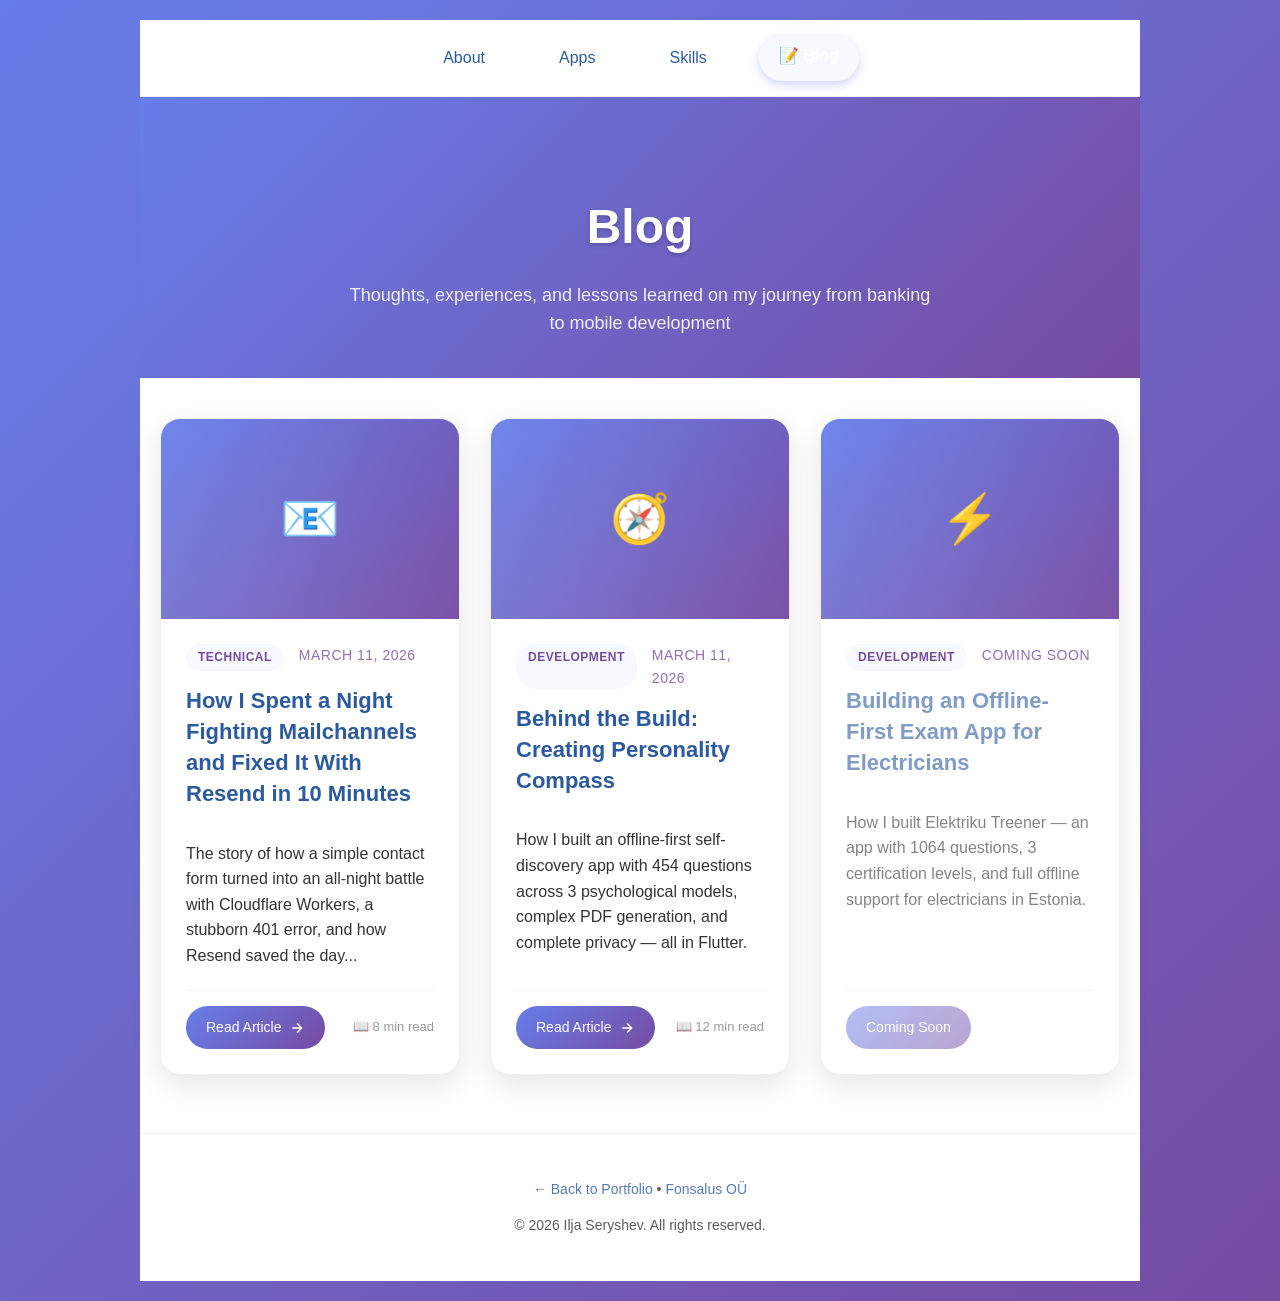
==== blog/index.html @ b7702dc3 "Add blog section with articles and styles" ====
<!DOCTYPE html>
<html lang="en">
<head>
  <meta charset="UTF-8">
  <meta name="viewport" content="width=device-width, initial-scale=1.0">
  <title>Blog - Ilja Seryshev | Development, Tech, and Career Stories</title>
  
  <!-- SEO Meta -->
  <meta name="description" content="Technical blog by Ilja Seryshev, a former banker turned Flutter developer. Stories about building offline-first apps, solving real problems, and the struggles of learning to code.">
  <meta name="keywords" content="Flutter, offline-first, app development, career change, programming blog, mobile development">
  <meta name="author" content="Ilja Seryshev">
  <meta name="robots" content="index, follow">
  
  <!-- Canonical -->
  <link rel="canonical" href="https://ilja-seryshev.github.io/blog/">
  
  <!-- Open Graph -->
  <meta property="og:title" content="Ilja Seryshev - Developer Blog">
  <meta property="og:description" content="Stories about building offline-first apps, solving technical problems, and navigating a career change from banking to mobile development.">
  <meta property="og:url" content="https://ilja-seryshev.github.io/blog/">
  <meta property="og:image" content="https://ilja-seryshev.github.io/images/blog-og.jpg">
  <meta property="og:type" content="website">
  <meta property="og:site_name" content="Ilja Seryshev - Blog">
  
  <!-- Twitter Card -->
  <meta name="twitter:card" content="summary_large_image">
  <meta name="twitter:title" content="Ilja Seryshev - Developer Blog">
  <meta name="twitter:description" content="Technical blog about Flutter, offline-first apps, and career change stories.">
  <meta name="twitter:image" content="https://ilja-seryshev.github.io/images/blog-twitter.jpg">
  
  <!-- CSS -->
  <link rel="stylesheet" href="/css/main.css">
  <link rel="stylesheet" href="/css/blog.css">
  
  <!-- Favicon (если есть) -->
  <link rel="icon" type="image/x-icon" href="/favicon.ico">
</head>
<body>
  <div class="blog-page">
    <!-- Навигация (та же, что и на главной) -->
    <div class="nav-bar">
      <div class="nav-links">
        <a href="/#about">About</a>
        <a href="/#apps">Apps</a>
        <a href="/#skills">Skills</a>
        <a href="/blog/" class="blog-link active">📝 Blog</a>
      </div>
    </div>

    <!-- Хедер блога -->
    <div class="blog-header">
      <h1>Blog</h1>
      <p>Thoughts, experiences, and lessons learned on my journey from banking to mobile development</p>
    </div>

    <!-- Сетка статей -->
    <div class="blog-grid">
      
      <!-- Статья 1: Mailchannels -->
      <article class="blog-card">
        <div class="blog-card-image">📧</div>
        <div class="blog-card-content">
          <div class="blog-card-meta">
            <span class="blog-card-category">Technical</span>
            <span class="blog-card-date">March 11, 2026</span>
          </div>
          <a href="/blog/how-i-fixed-mailchannels-with-resend.html" class="blog-card-title">
            How I Spent a Night Fighting Mailchannels and Fixed It With Resend in 10 Minutes
          </a>
          <p class="blog-card-excerpt">
            The story of how a simple contact form turned into an all‑night battle with Cloudflare Workers, 
            a stubborn 401 error, and how Resend saved the day...
          </p>
          <div class="blog-card-footer">
            <a href="/blog/how-i-fixed-mailchannels-with-resend.html" class="blog-card-read-more">
              Read Article 
              <svg viewBox="0 0 24 24" fill="none" stroke="currentColor" stroke-width="2">
                <path d="M5 12h14M12 5l7 7-7 7"/>
              </svg>
            </a>
            <div class="blog-card-stats">
              <span>📖 8 min read</span>
            </div>
          </div>
        </div>
      </article>

      <!-- Статья 2: Personality Compass (ТЕПЕРЬ АКТИВНА) -->
      <article class="blog-card">
        <div class="blog-card-image">🧭</div>
        <div class="blog-card-content">
          <div class="blog-card-meta">
            <span class="blog-card-category">Development</span>
            <span class="blog-card-date">March 11, 2026</span>
          </div>
          <a href="/blog/behind-the-build-personality-compass.html" class="blog-card-title">
            Behind the Build: Creating Personality Compass
          </a>
          <p class="blog-card-excerpt">
            How I built an offline-first self-discovery app with 454 questions across 3 psychological models, 
            complex PDF generation, and complete privacy — all in Flutter.
          </p>
          <div class="blog-card-footer">
            <a href="/blog/behind-the-build-personality-compass.html" class="blog-card-read-more">
              Read Article 
              <svg viewBox="0 0 24 24" fill="none" stroke="currentColor" stroke-width="2">
                <path d="M5 12h14M12 5l7 7-7 7"/>
              </svg>
            </a>
            <div class="blog-card-stats">
              <span>📖 12 min read</span>
            </div>
          </div>
        </div>
      </article>

      <!-- Статья 3: Elektriku Treener (заглушка) -->
      <article class="blog-card">
        <div class="blog-card-image">⚡</div>
        <div class="blog-card-content">
          <div class="blog-card-meta">
            <span class="blog-card-category">Development</span>
            <span class="blog-card-date">Coming Soon</span>
          </div>
          <span class="blog-card-title" style="opacity: 0.6;">
            Building an Offline-First Exam App for Electricians
          </span>
          <p class="blog-card-excerpt" style="opacity: 0.6;">
            How I built Elektriku Treener — an app with 1064 questions, 3 certification levels, 
            and full offline support for electricians in Estonia.
          </p>
          <div class="blog-card-footer">
            <span class="blog-card-read-more" style="opacity: 0.5; cursor: not-allowed;">
              Coming Soon
            </span>
          </div>
        </div>
      </article>

    </div>

    <!-- Подвал блога с перекрестными ссылками -->
    <div class="blog-footer">
      <p style="margin-bottom: 10px;">
        <a href="/" style="color: var(--primary); text-decoration: none;">← Back to Portfolio</a> • 
        <a href="https://fonsalus.com" target="_blank" style="color: var(--primary); text-decoration: none;">Fonsalus OÜ</a>
      </p>
      <p>© 2026 Ilja Seryshev. All rights reserved.</p>
    </div>
  </div>

  <script>
    // Smooth scrolling for navigation (если есть якоря)
    document.querySelectorAll('a[href^="#"]').forEach(anchor => {
      anchor.addEventListener('click', function (e) {
        e.preventDefault();
        const target = document.querySelector(this.getAttribute('href'));
        if (target) {
          target.scrollIntoView({ behavior: 'smooth' });
        }
      });
    });
  </script>
</body>
</html>
---- css/main.css ----
/* ===== ОСНОВНЫЕ СТИЛИ ===== */
:root {
  --primary: #2c5aa0;
  --secondary: #667eea;
  --accent: #764ba2;
  --text: #333;
  --light: #f8f9ff;
  --white: #ffffff;
}

body {
  font-family: -apple-system, BlinkMacSystemFont, 'Segoe UI', Roboto, sans-serif;
  background: linear-gradient(135deg, #667eea 0%, #764ba2 100%);
  padding: 20px;
  max-width: 1000px;
  margin: 0 auto;
  line-height: 1.6;
  color: var(--text);
  min-height: 100vh;
}

.container {
  background: var(--white);
  border-radius: 20px;
  overflow: hidden;
  box-shadow: 0 20px 40px rgba(0,0,0,0.1);
  margin: 20px 0;
}

/* ===== НАВИГАЦИЯ ===== */
.nav-bar {
  background: white;
  padding: 15px 0;
  border-bottom: 1px solid #f0f0f0;
  position: sticky;
  top: 0;
  z-index: 100;
  backdrop-filter: blur(10px);
  background: rgba(255, 255, 255, 0.95);
}

.nav-links {
  display: flex;
  justify-content: center;
  gap: 30px;
  max-width: 1000px;
  margin: 0 auto;
  padding: 0 20px;
  flex-wrap: wrap;
}

.nav-links a {
  padding: 8px 20px;
  border-radius: 25px;
  text-decoration: none;
  font-weight: 500;
  font-size: 16px;
  transition: all 0.3s ease;
  color: var(--primary);
  background: transparent;
  border: 2px solid transparent;
}

.nav-links a:hover {
  background: var(--light);
  color: var(--accent);
  transform: translateY(-2px);
}

/* Активная ссылка (для текущей страницы) */
.nav-links a.active {
  background: var(--light);
  color: var(--accent);
  border-color: var(--secondary);
}

/* Специальный стиль для Blog (выделяется) */
.nav-links .blog-link {
  background: linear-gradient(135deg, var(--secondary) 0%, var(--accent) 100%);
  color: white !important;
  border: none;
  font-weight: 600;
  box-shadow: 0 4px 10px rgba(102, 126, 234, 0.3);
}

.nav-links .blog-link:hover {
  transform: translateY(-3px);
  box-shadow: 0 6px 15px rgba(102, 126, 234, 0.4);
  background: linear-gradient(135deg, var(--accent) 0%, var(--secondary) 100%);
}

/* Адаптация для мобильных */
@media (max-width: 768px) {
  .nav-links {
    gap: 15px;
  }
  
  .nav-links a {
    padding: 6px 15px;
    font-size: 14px;
  }
}

/* ===== ХЕДЕР ===== */
.header {
  text-align: center;
  padding: 50px 20px;
  background: linear-gradient(135deg, var(--secondary) 0%, var(--accent) 100%);
  color: var(--white);
  position: relative;
}

.profile-image {
  width: 150px;
  height: 150px;
  border-radius: 50%;
  border: 4px solid var(--white);
  margin: 0 auto 20px;
  background: linear-gradient(45deg, #667eea, #764ba2);
  display: flex;
  align-items: center;
  justify-content: center;
  font-size: 48px;
  color: white;
}

.name {
  font-size: 36px;
  font-weight: bold;
  margin-bottom: 10px;
  text-shadow: 0 2px 4px rgba(0,0,0,0.3);
}

.tagline {
  font-size: 20px;
  opacity: 0.9;
  margin-bottom: 20px;
}

.journey-tag {
  background: rgba(255,255,255,0.2);
  color: var(--white);
  padding: 8px 20px;
  border-radius: 20px;
  font-size: 16px;
  font-weight: bold;
  backdrop-filter: blur(10px);
  display: inline-block;
  text-decoration: none;
}

/* ===== СЕКЦИИ ===== */
.content-section {
  padding: 40px;
}

.section-title {
  font-size: 28px;
  font-weight: bold;
  color: var(--primary);
  margin-bottom: 30px;
  display: flex;
  align-items: center;
  gap: 15px;
}

.section-title::before {
  content: "";
  width: 4px;
  height: 30px;
  background: linear-gradient(135deg, var(--secondary) 0%, var(--accent) 100%);
  border-radius: 2px;
}

/* ===== JOURNEY CARDS ===== */
.journey-container {
  display: grid;
  grid-template-columns: 1fr 1fr;
  gap: 40px;
  margin: 40px 0;
}

.journey-column {
  display: flex;
  flex-direction: column;
  gap: 30px;
}

.journey-card {
  background: var(--light);
  padding: 25px;
  border-radius: 15px;
  border-left: 4px solid var(--secondary);
  transition: transform 0.3s ease;
}

.journey-card:hover {
  transform: translateY(-5px);
  box-shadow: 0 10px 25px rgba(102, 126, 234, 0.15);
}

.journey-icon {
  font-size: 32px;
  margin-bottom: 15px;
}

.journey-title {
  font-weight: bold;
  color: var(--primary);
  margin-bottom: 10px;
  font-size: 20px;
}

.journey-period {
  color: var(--accent);
  font-weight: bold;
  margin-bottom: 10px;
  font-size: 14px;
}

/* ===== APP CARDS ===== */
.apps-grid {
  display: grid;
  grid-template-columns: repeat(auto-fit, minmax(300px, 1fr));
  gap: 30px;
  margin: 40px 0;
}

.app-card {
  background: var(--white);
  border-radius: 15px;
  overflow: hidden;
  box-shadow: 0 8px 25px rgba(0,0,0,0.1);
  transition: transform 0.3s ease;
  border: 1px solid #f0f0f0;
}

.app-card:hover {
  transform: translateY(-8px);
  box-shadow: 0 15px 35px rgba(102, 126, 234, 0.2);
}

.app-image {
  height: 200px;
  background: linear-gradient(135deg, var(--secondary) 0%, var(--accent) 100%);
  display: flex;
  align-items: center;
  justify-content: center;
  font-size: 48px;
  color: white;
}

.app-content {
  padding: 25px;
}

.app-title {
  font-weight: bold;
  color: var(--primary);
  margin-bottom: 10px;
  font-size: 20px;
}

.app-links {
  display: flex;
  gap: 15px;
  margin-top: 20px;
}

.app-link {
  flex: 1;
  text-align: center;
  padding: 12px;
  background: var(--primary);
  color: white;
  text-decoration: none;
  border-radius: 8px;
  font-weight: bold;
  transition: background 0.3s ease;
}

.app-link:hover {
  background: var(--secondary);
}

/* ===== SKILLS ===== */
.skills-grid {
  display: grid;
  grid-template-columns: repeat(auto-fit, minmax(200px, 1fr));
  gap: 20px;
  margin: 30px 0;
}

.skill-category {
  background: var(--light);
  padding: 25px;
  border-radius: 12px;
  text-align: center;
}

.skill-icon {
  font-size: 40px;
  margin-bottom: 15px;
  color: var(--primary);
}

.skill-title {
  font-weight: bold;
  color: var(--primary);
  margin-bottom: 10px;
  font-size: 18px;
}

/* ===== CONTACT ===== */
.contact-links {
  display: flex;
  justify-content: center;
  gap: 20px;
  margin-top: 30px;
}

.contact-link {
  padding: 15px 30px;
  background: linear-gradient(135deg, var(--secondary) 0%, var(--accent) 100%);
  color: white;
  text-decoration: none;
  border-radius: 25px;
  font-weight: bold;
  transition: transform 0.3s ease;
}

.contact-link:hover {
  transform: translateY(-3px);
}

.quote {
  font-style: italic;
  text-align: center;
  padding: 40px;
  background: linear-gradient(135deg, var(--secondary) 0%, var(--accent) 100%);
  color: white;
  border-radius: 15px;
  margin: 40px 0;
  font-size: 18px;
  line-height: 1.8;
}

/* ===== СТИЛИ БЛОГА ===== */
.blog-container {
  max-width: 800px;
  margin: 0 auto;
  padding: 40px 20px;
}

.blog-post {
  background: var(--light);
  border-radius: 15px;
  padding: 30px;
  margin-bottom: 30px;
  border-left: 4px solid var(--secondary);
  transition: transform 0.3s ease;
}

.blog-post:hover {
  transform: translateY(-5px);
  box-shadow: 0 10px 25px rgba(102, 126, 234, 0.15);
}

.blog-title {
  font-size: 24px;
  color: var(--primary);
  margin-bottom: 10px;
  text-decoration: none;
  display: block;
  font-weight: bold;
}

.blog-meta {
  color: var(--accent);
  font-size: 14px;
  margin-bottom: 15px;
}

.blog-excerpt {
  color: var(--text);
  margin-bottom: 20px;
  line-height: 1.6;
}

.read-more {
  display: inline-block;
  padding: 10px 25px;
  background: linear-gradient(135deg, var(--secondary) 0%, var(--accent) 100%);
  color: white;
  text-decoration: none;
  border-radius: 25px;
  font-weight: 500;
  transition: transform 0.3s ease;
}

.read-more:hover {
  transform: translateY(-2px);
}

.back-link {
  display: inline-block;
  margin: 20px 0 30px 20px;
  color: var(--primary);
  text-decoration: none;
  font-weight: 500;
}

.back-link:hover {
  color: var(--accent);
}

/* ===== СТИЛИ СТАТЬИ ===== */
.article {
  max-width: 800px;
  margin: 0 auto;
  padding: 40px 20px;
}

.article h1 {
  font-size: 36px;
  color: var(--primary);
  margin-bottom: 10px;
}

.article h2 {
  font-size: 28px;
  margin-top: 40px;
  margin-bottom: 20px;
  color: var(--primary);
  border-left: 4px solid var(--secondary);
  padding-left: 20px;
}

.article h3 {
  font-size: 22px;
  margin-top: 30px;
  color: var(--accent);
}

.article p {
  margin-bottom: 20px;
  line-height: 1.8;
}

.article blockquote {
  margin: 30px 0;
  padding: 20px 30px;
  background: var(--light);
  border-radius: 10px;
  font-style: italic;
  border-left: 4px solid var(--secondary);
}

.article pre {
  background: #2d2d2d;
  color: #f8f8f2;
  padding: 20px;
  border-radius: 10px;
  overflow-x: auto;
  margin: 30px 0;
}

.article code {
  font-family: 'Courier New', monospace;
  font-size: 14px;
}

.article hr {
  margin: 50px 0;
  border: none;
  border-top: 2px solid var(--light);
}

.lead {
  font-size: 20px;
  line-height: 1.8;
  color: var(--primary);
  font-weight: 500;
  margin-bottom: 40px;
}

/* ===== АДАПТАЦИЯ ===== */
@media (max-width: 768px) {
  .nav-links {
    gap: 20px;
    flex-wrap: wrap;
  }
  
  .nav-links a {
    font-size: 14px;
  }
  
  .blog-link {
    padding: 6px 15px;
  }
  
  .journey-container {
    grid-template-columns: 1fr;
    gap: 20px;
  }
  
  .apps-grid {
    grid-template-columns: 1fr;
  }
  
  .name {
    font-size: 28px;
  }
  
  .tagline {
    font-size: 18px;
  }
  
  .content-section {
    padding: 30px 20px;
  }
  
  .contact-links {
    flex-direction: column;
    align-items: center;
  }
  
  .article h1 {
    font-size: 28px;
  }
  
  .article h2 {
    font-size: 24px;
  }
}
---- css/blog.css ----
/* ===== СТРАНИЦА БЛОГА ===== */
.blog-page {
  background: var(--white);
  min-height: 100vh;
}

/* Хедер блога */
.blog-header {
  text-align: center;
  padding: 60px 20px 40px;
  background: linear-gradient(135deg, var(--secondary) 0%, var(--accent) 100%);
  color: var(--white);
  margin-bottom: 40px;
}

.blog-header h1 {
  font-size: 48px;
  margin-bottom: 15px;
  text-shadow: 0 2px 4px rgba(0,0,0,0.2);
}

.blog-header p {
  font-size: 18px;
  opacity: 0.9;
  max-width: 600px;
  margin: 0 auto;
}

/* Сетка статей */
.blog-grid {
  max-width: 1000px;
  margin: 0 auto;
  padding: 0 20px 60px;
  display: grid;
  grid-template-columns: repeat(auto-fit, minmax(300px, 1fr));
  gap: 30px;
}

/* Карточка статьи */
.blog-card {
  background: var(--white);
  border-radius: 20px;
  overflow: hidden;
  box-shadow: 0 10px 30px rgba(0,0,0,0.1);
  transition: all 0.3s ease;
  border: 1px solid #f0f0f0;
  display: flex;
  flex-direction: column;
  height: 100%;
}

.blog-card:hover {
  transform: translateY(-8px);
  box-shadow: 0 20px 40px rgba(102, 126, 234, 0.2);
}

/* Изображение статьи */
.blog-card-image {
  height: 200px;
  background: linear-gradient(135deg, var(--secondary) 0%, var(--accent) 100%);
  display: flex;
  align-items: center;
  justify-content: center;
  font-size: 48px;
  color: white;
  position: relative;
  overflow: hidden;
}

.blog-card-image::after {
  content: '';
  position: absolute;
  top: 0;
  left: 0;
  right: 0;
  bottom: 0;
  background: linear-gradient(45deg, rgba(255,255,255,0.1) 0%, rgba(255,255,255,0) 100%);
}

/* Контент карточки */
.blog-card-content {
  padding: 25px;
  flex: 1;
  display: flex;
  flex-direction: column;
}

.blog-card-meta {
  display: flex;
  gap: 15px;
  color: var(--accent);
  font-size: 14px;
  margin-bottom: 15px;
  text-transform: uppercase;
  letter-spacing: 0.5px;
}

.blog-card-category {
  background: var(--light);
  padding: 4px 12px;
  border-radius: 20px;
  font-weight: 600;
  font-size: 12px;
}

.blog-card-date {
  opacity: 0.8;
}

.blog-card-title {
  font-size: 22px;
  font-weight: bold;
  color: var(--primary);
  margin-bottom: 15px;
  line-height: 1.4;
  text-decoration: none;
  transition: color 0.3s ease;
}

.blog-card-title:hover {
  color: var(--accent);
}

.blog-card-excerpt {
  color: var(--text);
  line-height: 1.6;
  margin-bottom: 20px;
  flex: 1;
}

.blog-card-footer {
  display: flex;
  justify-content: space-between;
  align-items: center;
  margin-top: auto;
  padding-top: 15px;
  border-top: 1px solid #f0f0f0;
}

.blog-card-read-more {
  display: inline-flex;
  align-items: center;
  gap: 8px;
  padding: 10px 20px;
  background: linear-gradient(135deg, var(--secondary) 0%, var(--accent) 100%);
  color: white;
  text-decoration: none;
  border-radius: 25px;
  font-weight: 500;
  font-size: 14px;
  transition: all 0.3s ease;
  border: none;
}

.blog-card-read-more:hover {
  transform: translateX(5px);
  box-shadow: 0 5px 15px rgba(102, 126, 234, 0.3);
}

.blog-card-read-more svg {
  width: 16px;
  height: 16px;
  transition: transform 0.3s ease;
}

.blog-card-read-more:hover svg {
  transform: translateX(3px);
}

.blog-card-stats {
  display: flex;
  gap: 15px;
  color: #999;
  font-size: 13px;
}

.blog-card-stats span {
  display: flex;
  align-items: center;
  gap: 5px;
}

/* Пустой блог */
.blog-empty {
  text-align: center;
  padding: 80px 20px;
  background: var(--light);
  border-radius: 20px;
  grid-column: 1 / -1;
}

.blog-empty-icon {
  font-size: 64px;
  margin-bottom: 20px;
  opacity: 0.5;
}

.blog-empty h3 {
  font-size: 24px;
  color: var(--primary);
  margin-bottom: 10px;
}

.blog-empty p {
  color: var(--text);
  opacity: 0.8;
}

/* Подвал блога */
.blog-footer {
  text-align: center;
  padding: 30px;
  border-top: 1px solid #f0f0f0;
  color: var(--text);
  opacity: 0.8;
  font-size: 14px;
}

/* Адаптация */
@media (max-width: 768px) {
  .blog-header h1 {
    font-size: 36px;
  }
  
  .blog-header p {
    font-size: 16px;
    padding: 0 20px;
  }
  
  .blog-grid {
    grid-template-columns: 1fr;
    padding: 0 15px 40px;
  }
  
  .blog-card-image {
    height: 180px;
  }
  
  .blog-card-title {
    font-size: 20px;
  }
}

@media (max-width: 480px) {
  .blog-header {
    padding: 40px 15px 30px;
  }
  
  .blog-header h1 {
    font-size: 28px;
  }
  
  .blog-card-content {
    padding: 20px;
  }
  
  .blog-card-footer {
    flex-direction: column;
    gap: 15px;
    align-items: flex-start;
  }
  
  .blog-card-stats {
    width: 100%;
    justify-content: flex-start;
  }
}
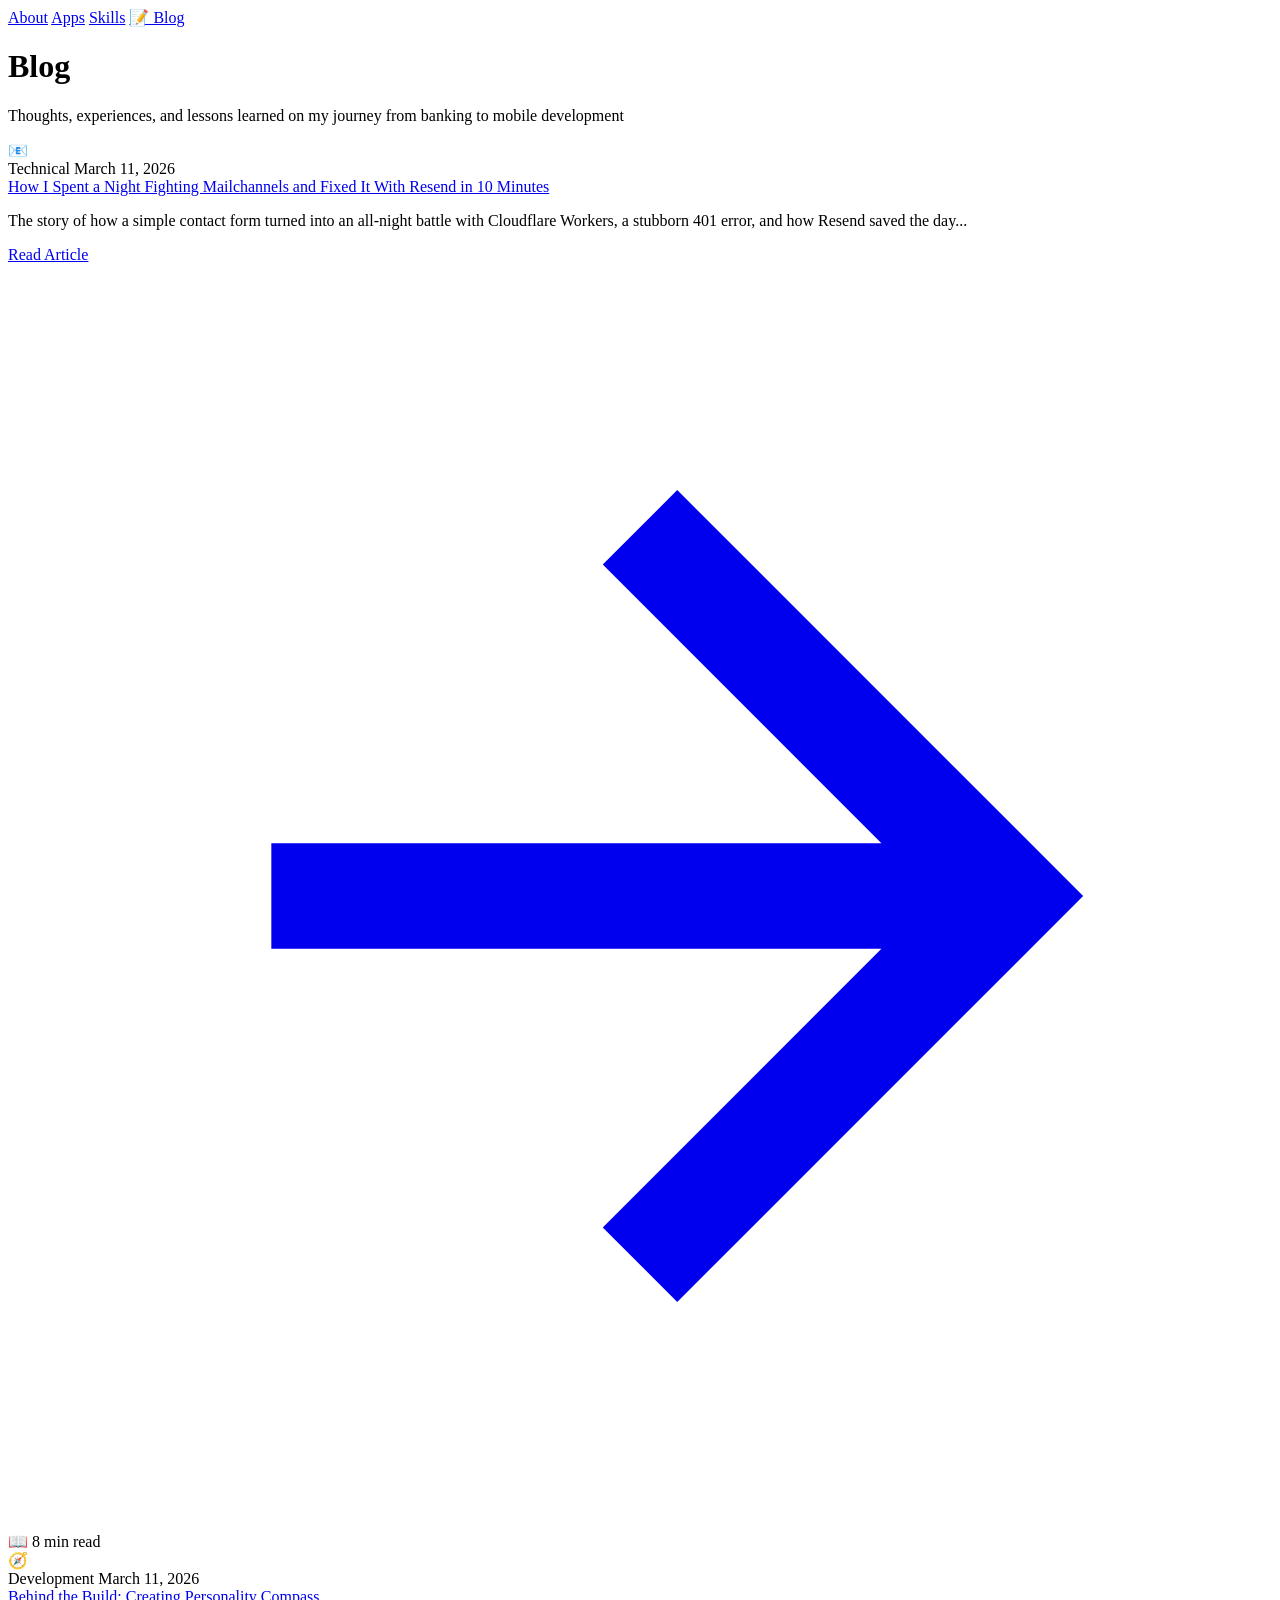
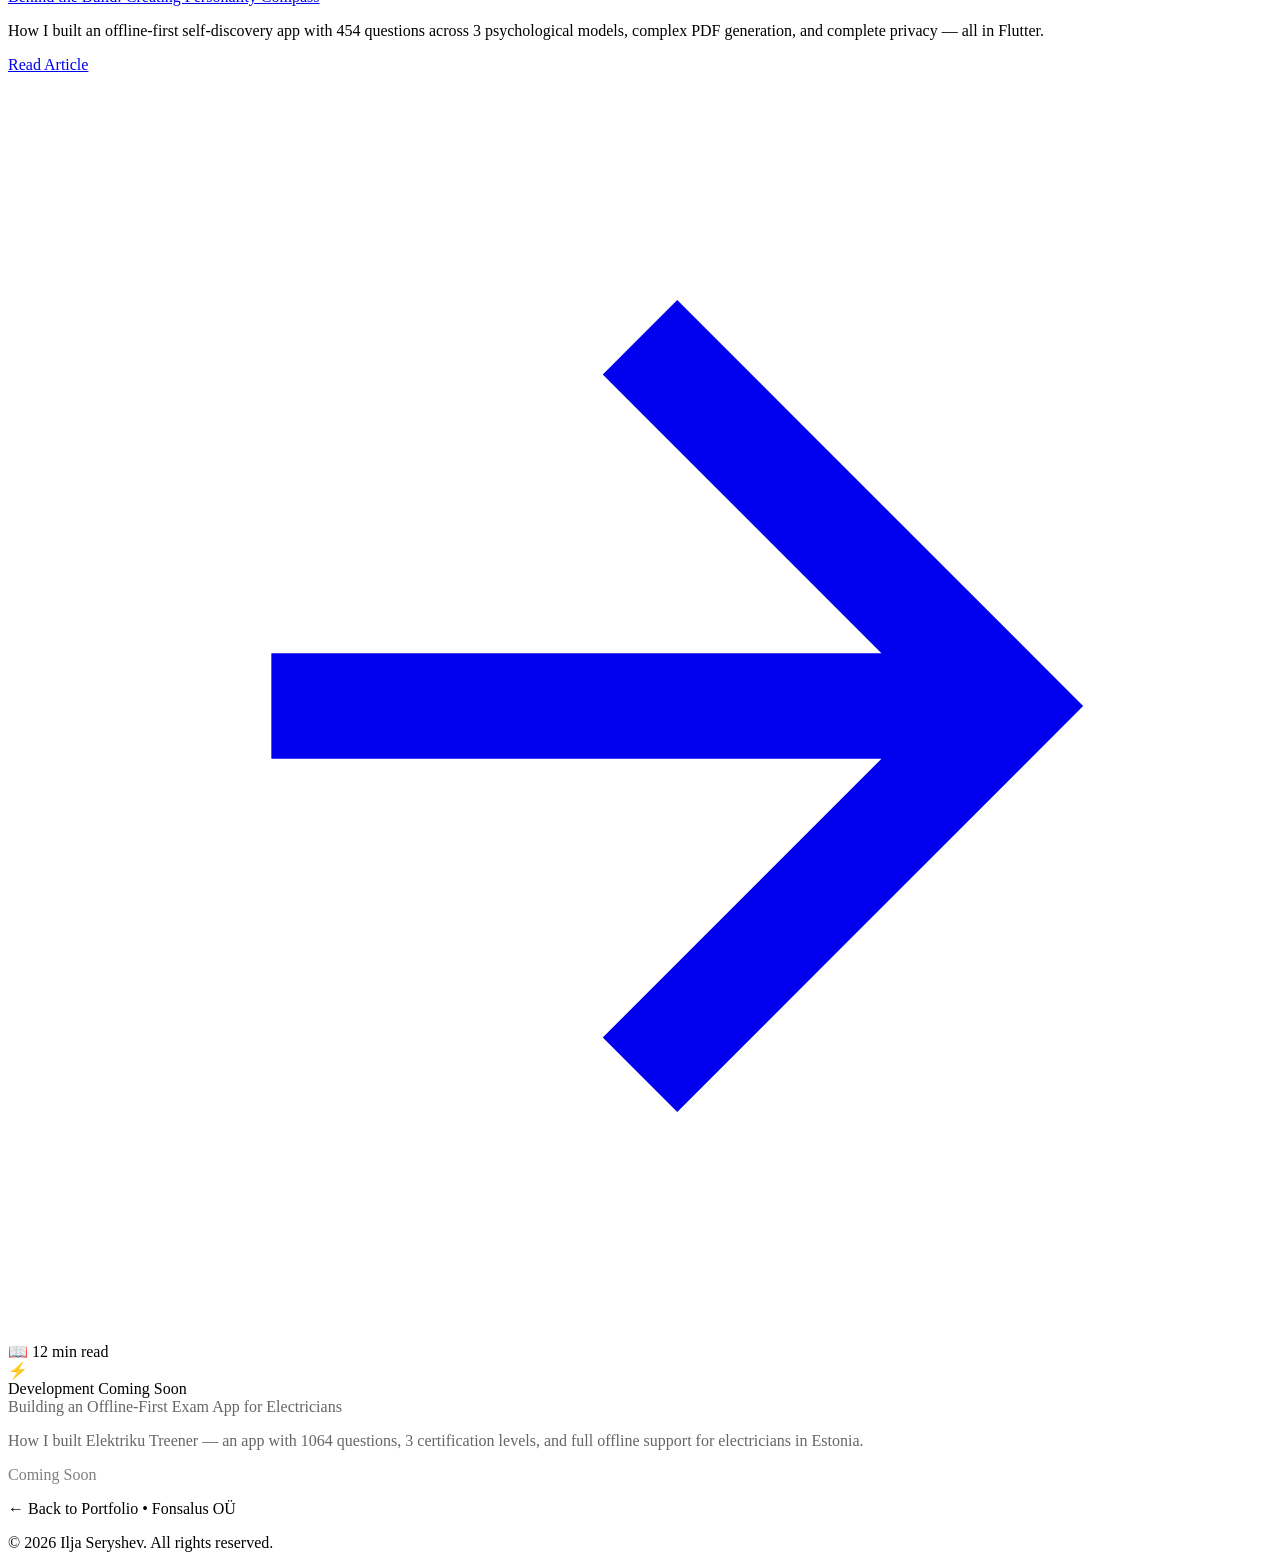
==== commit afc5ae74: "fix: styles links" ====
--- a/blog/index.html
+++ b/blog/index.html
@@ -29,8 +29,8 @@
   <meta name="twitter:image" content="https://ilja-seryshev.github.io/images/blog-twitter.jpg">
   
   <!-- CSS -->
-  <link rel="stylesheet" href="/css/main.css">
-  <link rel="stylesheet" href="/css/blog.css">
+  <link rel="stylesheet" href="/my-portfolio/css/main.css">
+  <link rel="stylesheet" href="/my-portfolio/css/blog.css">
   
   <!-- Favicon (если есть) -->
   <link rel="icon" type="image/x-icon" href="/favicon.ico">
